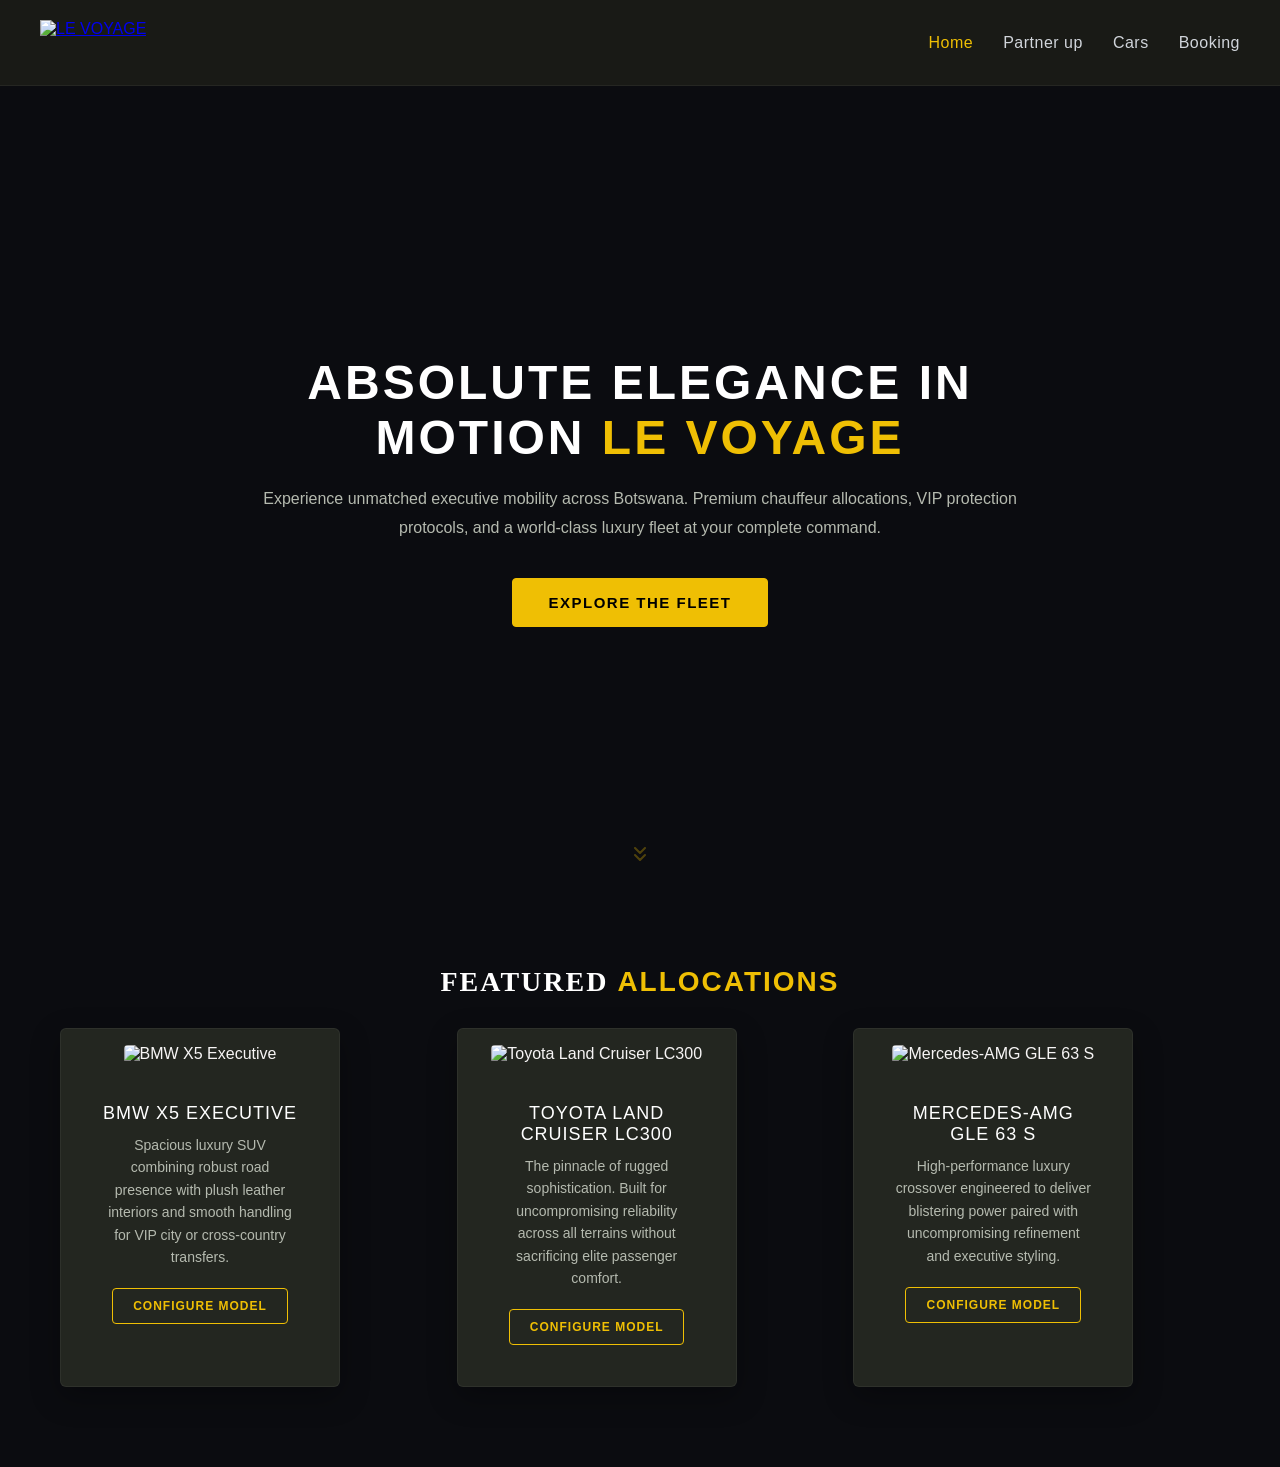
==== index.html @ 3b6629b7 "Fix HTML encoding issues in index.html" ====
<!DOCTYPE html>
<html lang="en">
<head>
    <meta charset="UTF-8">
    <meta name="viewport" content="width=device-width, initial-scale=1.0">
    <title>Le Voyage | Executive Chauffeur & Luxury Car Rentals</title>
    <link rel="stylesheet" href="style.css">
    
    <!-- AOS (Animate On Scroll) Library Stylesheet -->
    <link href="https://unpkg.com/aos@2.3.1/dist/aos.css" rel="stylesheet">

    <style>
        /* Base page theme settings */
        body {
            background-color: #0b0c10;
            color: #f7f5f5;
            font-family: 'Segoe UI', Tahoma, Geneva, Verdana, sans-serif;
            margin: 0;
            padding: 0;
            overflow-x: hidden;
        }

        /* Hero Section with Background Image */
        .hero-section {
            height: 90vh;
            background: linear-gradient(rgba(11, 12, 16, 0.75), rgba(11, 12, 16, 0.85)), url('images/hero-bg.jpg') center/cover no-repeat;
            display: flex;
            align-items: center;
            justify-content: center;
            text-align: center;
            padding: 0 20px;
            position: relative;
        }

        .hero-content {
            max-width: 800px;
        }

        .hero-content h1 {
            font-size: 48px;
            text-transform: uppercase;
            letter-spacing: 3px;
            margin-bottom: 20px;
            color: #fff;
        }

        .hero-content h1 span {
            color: #efbf04;
        }

        .hero-content p {
            font-size: 16px;
            color: #b5baaf;
            line-height: 1.8;
            margin-bottom: 35px;
        }

        .cta-btn {
            background: #efbf04;
            color: #000;
            padding: 15px 35px;
            text-decoration: none;
            text-transform: uppercase;
            letter-spacing: 1.5px;
            font-weight: bold;
            border-radius: 4px;
            transition: background 0.2s ease, transform 0.2s ease;
            display: inline-block;
        }

        .cta-btn:hover {
            background: #d4a703;
            transform: scale(1.05);
        }

        /* Scroll Indicator Styling */
        .scroll-indicator {
            position: absolute;
            bottom: 30px;
            left: 50%;
            transform: translateX(-50%);
            display: flex;
            flex-direction: column;
            align-items: center;
            color: #efbf04;
            opacity: 0.3;
            transition: opacity 0.3s ease;
            animation: floatArrow 2s infinite ease-in-out;
            pointer-events: none;
        }

        @keyframes floatArrow {
            0%, 100% { transform: translate(-50%, 0); }
            50% { transform: translate(-50%, 8px); }
        }

        /* Featured Fleet Section Grid */
        .section-title {
            text-align: center;
            margin: 70px 0 30px;
            font-size: 28px;
            text-transform: uppercase;
            letter-spacing: 2px;
            color: #fff;
        }

        .section-title span {
            color: #efbf04;
        }

        .featured-fleet-container {
            max-width: 1200px;
            margin: 0 auto 80px;
            padding: 0 20px;
            display: grid;
            grid-template-columns: repeat(3, 1fr);
            gap: 30px;
        }

        .car-card {
            background: #232620;
            border: 1px solid rgba(255, 255, 255, 0.05);
            border-radius: 6px;
            overflow: hidden;
            transition: transform 0.3s ease, border-color 0.3s ease;
        }

        .car-card:hover {
            transform: translateY(-8px);
            border-color: rgba(239, 191, 4, 0.4);
        }

        .car-card img {
            width: 100%;
            height: 200px;
            object-fit: cover;
        }

        .car-card-body {
            padding: 25px;
        }

        .car-card h3 {
            color: #fff;
            font-size: 18px;
            text-transform: uppercase;
            letter-spacing: 1px;
            margin-bottom: 10px;
        }

        .car-card p {
            color: #b5baaf;
            font-size: 14px;
            line-height: 1.6;
            margin-bottom: 20px;
        }

        .car-link-btn {
            display: inline-block;
            background: transparent;
            color: #efbf04;
            border: 1px solid #efbf04;
            padding: 10px 20px;
            text-decoration: none;
            font-size: 12px;
            text-transform: uppercase;
            letter-spacing: 1px;
            font-weight: bold;
            border-radius: 4px;
            transition: background 0.2s ease, color 0.2s ease;
        }

        .car-link-btn:hover {
            background: #efbf04;
            color: #000;
        }

        /* Mobile Adaptation */
        @media (max-width: 900px) {
            .hero-content h1 {
                font-size: 32px;
            }
            .featured-fleet-container {
                grid-template-columns: 1fr;
            }
        }
    </style>
</head>
<body>

    <!-- Main Header & Navigation -->
    <header>
        <div class="navbar">
            <div class="logo">
                <a href="index.html" style="display: block; outline: none;">
                    <img src="images/logo.png" alt="LE VOYAGE">
                </a>
            </div>
            <ul class="nav-links">
                <li><a href="index.html" style="color: #efbf04;">Home</a></li>
                <li><a href="about.html">Partner up</a></li>
                <li><a href="cars.html">Cars</a></li>
                <li><a href="booking.html">Booking</a></li>
            </ul>
        </div>
    </header>

    <!-- Hero Section with Background Image, Motion Reveal & Scroll Indicator -->
    <section class="hero-section">
        <div class="hero-content" data-aos="fade-up" data-aos-duration="1000">
            <h1>Absolute Elegance in Motion <span>Le Voyage</span></h1>
            <p>Experience unmatched executive mobility across Botswana. Premium chauffeur allocations, VIP protection protocols, and a world-class luxury fleet at your complete command.</p>
            <a href="cars.html" class="cta-btn">Explore The Fleet</a>
        </div>

        <!-- Scroll Indicator Arrow -->
        <div class="scroll-indicator" id="scrollIndicator">
            <svg width="24" height="24" viewBox="0 0 24 24" fill="none" stroke="currentColor" stroke-width="2" stroke-linecap="round" stroke-linejoin="round">
                <path d="M7 13l5 5 5-5M7 6l5 5 5-5"/>
            </svg>
        </div>
    </section>

    <!-- Featured Fleet Section -->
    <h2 class="section-title" data-aos="fade-up">Featured <span>Allocations</span></h2>
    
    <div class="featured-fleet-container">
        <!-- Car 1 -->
        <div class="car-card" data-aos="fade-up" data-aos-delay="100">
            <img src="images/bmw-x5.png" alt="BMW X5 Executive">
            <div class="car-card-body">
                <h3>BMW X5 Executive</h3>
                <p>Spacious luxury SUV combining robust road presence with plush leather interiors and smooth handling for VIP city or cross-country transfers.</p>
                <a href="cars.html" class="car-link-btn">Configure Model</a>
            </div>
        </div>

        <!-- Car 2 -->
        <div class="car-card" data-aos="fade-up" data-aos-delay="200">
            <img src="images/lc300.png" alt="Toyota Land Cruiser LC300">
            <div class="car-card-body">
                <h3>Toyota Land Cruiser LC300</h3>
                <p>The pinnacle of rugged sophistication. Built for uncompromising reliability across all terrains without sacrificing elite passenger comfort.</p>
                <a href="cars.html" class="car-link-btn">Configure Model</a>
            </div>
        </div>

        <!-- Car 3 -->
        <div class="car-card" data-aos="fade-up" data-aos-delay="300">
            <img src="images/gle63s.webp" alt="Mercedes-AMG GLE 63 S">
            <div class="car-card-body">
                <h3>Mercedes-AMG GLE 63 S</h3>
                <p>High-performance luxury crossover engineered to deliver blistering power paired with uncompromising refinement and executive styling.</p>
                <a href="cars.html" class="car-link-btn">Configure Model</a>
            </div>
        </div>
    </div>

    <!-- AOS Animation & Scroll Indicator Script -->
    <script src="https://unpkg.com/aos@2.3.1/dist/aos.js"></script>
    <script>
        AOS.init({
            duration: 800,
            once: true,
            offset: 50
        });

        // Dynamic Scroll Indicator Controller - Fades out instantly on scroll
        window.addEventListener('scroll', () => {
            const scrollIndicator = document.getElementById('scrollIndicator');
            const scrollPosition = window.scrollY;
            
            if (scrollPosition > 20) {
                scrollIndicator.style.opacity = 0;
            } else {
                scrollIndicator.style.opacity = 0.3;
            }
        });
    </script>
</body>
</html>
---- style.css ----
/* ==========================================================================
   1. RESET & CORE VARIABLES
   ========================================================================== */
* {
    margin: 0;
    padding: 0;
    box-sizing: border-box;
    font-family: 'Segoe UI', -apple-system, BlinkMacSystemFont, Roboto, sans-serif;
}

html {
    scroll-behavior: smooth; /* Enables smooth scrolling globally */
}

:root {
    /* Premium Color Palette derived from image_564e25.png */
    --bg-dark-olive: #1b1c18;      /* Deepest shadow tone */
    --bg-mid-olive: #34372f;       /* True studio floor shade */
    --bg-light-olive: #51544a;     /* Highlight wall tone */
    --accent-gold: #efbf04;        /* Primary luxury gold */
    --accent-gold-hover: #b89304;  /* Muted hover gold */
    --text-light: #f7f5f5;         /* Crisp white text */
    --text-muted: #d1d5db;         /* High-contrast grey text */
    --card-dark: #232620;          /* Subtle contrast background for cards */
}

body {
    background-color: var(--bg-dark-olive);
    color: var(--text-light);
    min-height: 100vh;
    overflow-x: hidden;
}

/* ==========================================================================
   2. NAVIGATION HEADER
   ========================================================================== */
header {
    background: rgba(27, 28, 24, 0.95);
    padding: 20px 40px;
    border-bottom: 1px solid rgba(255, 255, 255, 0.05);
    backdrop-filter: blur(10px);
    position: sticky;
    top: 0;
    z-index: 1000;
}

.navbar {
    display: flex;
    justify-content: space-between;
    align-items: center;
    position: relative;
}

.logo img {
    height: 45px;
    width: auto;
    display: block;
    transition: transform 0.2s ease;
}

.logo img:hover {
    transform: scale(1.03);
}

.nav-links {
    list-style: none;
    display: flex;
    gap: 30px;
}

.nav-links a {
    text-decoration: none;
    color: var(--text-muted);
    font-weight: 500;
    letter-spacing: 0.5px;
    transition: color 0.3s ease;
}

.nav-links a:hover {
    color: var(--accent-gold);
}

.menu-toggle {
    display: none;
    font-size: 24px;
    cursor: pointer;
    color: var(--text-light);
}

/* ==========================================================================
   3. HERO SECTION & SCROLL MOTION INDICATOR
   ========================================================================== */
.hero {
    text-align: center;
    padding: 140px 20px;
    /* Implements the clean backdrop wall from watermarked watermarks */
    background: linear-gradient(to bottom, rgba(81, 84, 74, 0.15), rgba(27, 28, 24, 0.9)), 
                url('watermarked_img_57295728633198096.png') no-repeat center center;
    background-size: cover;
    display: flex;
    flex-direction: column;
    align-items: center;
    justify-content: center;
    position: relative;
    min-height: 85vh;
}

.hero h1, .hero h2 {
    font-family: 'Didot', 'Bodoni MT', 'Cinzel', 'Times New Roman', serif;
    font-weight: 400;
    font-size: 42px;
    letter-spacing: 2px;
    margin-bottom: 24px;
    color: var(--text-light);
    text-transform: uppercase;
}

.hero h1 span {
    color: var(--accent-gold);
}

.hero p {
    font-size: 16px;
    color: var(--text-muted);
    max-width: 750px;
    line-height: 1.8;
    margin-bottom: 35px;
}

.hero button, .cta-btn {
    padding: 14px 35px;
    border: 1px solid var(--accent-gold);
    border-radius: 4px;
    background: var(--accent-gold);
    color: #111;
    cursor: pointer;
    font-size: 15px;
    font-weight: 600;
    letter-spacing: 1px;
    text-transform: uppercase;
    text-decoration: none;
    display: inline-block;
    transition: all 0.3s cubic-bezier(0.4, 0, 0.2, 1);
}

.hero button:hover, .cta-btn:hover {
    background: transparent;
    color: var(--accent-gold);
    transform: scale(1.03);
    box-shadow: 0 0 20px rgba(239, 191, 4, 0.3);
}

/* Scroll Indicator Arrow Animations */
.scroll-indicator {
    position: absolute;
    bottom: 25px;
    left: 50%;
    transform: translateX(-50%);
    display: flex;
    flex-direction: column;
    align-items: center;
    color: var(--accent-gold);
    opacity: 0.3; /* Starts dim */
    transition: opacity 0.3s ease;
    animation: floatArrow 2s infinite ease-in-out;
    pointer-events: none;
}

@keyframes floatArrow {
    0%, 100% { transform: translate(-50%, 0); }
    50% { transform: translate(-50%, 8px); }
}

/* ==========================================================================
   4. CONTENT LAYOUT & CARDS
   ========================================================================== */
.section-title {
    text-align: center;
    margin: 60px 0 30px;
    font-family: 'Didot', 'Bodoni MT', 'Cinzel', serif;
    font-size: 28px;
    letter-spacing: 1.5px;
    text-transform: uppercase;
    color: var(--text-light);
}

.cars {
    display: flex;
    justify-content: center;
    gap: 30px;
    padding: 20px 40px;
    flex-wrap: wrap;
    max-width: 1200px;
    margin: 0 auto;
}

.car-card {
    background: var(--card-dark);
    border: 1px solid rgba(255, 255, 255, 0.03);
    border-radius: 6px;
    width: 280px;
    padding: 16px;
    text-align: center;
    box-shadow: 0 10px 30px rgba(0, 0, 0, 0.3);
    transition: all 0.3s cubic-bezier(0.4, 0, 0.2, 1);
}

.car-card:hover {
    transform: translateY(-8px);
    border-color: rgba(239, 191, 4, 0.3);
    box-shadow: 0 15px 35px rgba(0, 0, 0, 0.5);
}

.car-card img {
    width: 100%;
    height: 160px;
    object-fit: cover;
    border-radius: 4px;
    margin-bottom: 15px;
}

.car-card h3 {
    font-size: 18px;
    font-weight: 500;
    margin-bottom: 8px;
    color: var(--text-light);
}

.car-card p {
    color: var(--text-muted);
    font-size: 14px;
    margin-bottom: 15px;
}

.car-card button {
    width: 100%;
    padding: 10px;
    border: 1px solid rgba(255, 255, 255, 0.1);
    border-radius: 4px;
    background: rgba(255, 255, 255, 0.05);
    color: var(--text-light);
    font-size: 13px;
    font-weight: 500;
    letter-spacing: 0.5px;
    text-transform: uppercase;
    cursor: pointer;
    transition: all 0.2s ease;
}

.car-card button:hover {
    background: var(--accent-gold);
    color: #111;
    border-color: var(--accent-gold);
}

/* ==========================================================================
   5. INTERACTIVE FORMS
   ========================================================================== */
form {
    max-width: 500px;
    margin: 80px auto;
    background: var(--card-dark);
    border: 1px solid rgba(255, 255, 255, 0.05);
    padding: 40px;
    border-radius: 8px;
    box-shadow: 0 20px 40px rgba(0,0,0,0.4);
}

form h2 {
    font-family: 'Didot', 'Bodoni MT', 'Cinzel', serif;
    letter-spacing: 1px;
    margin-bottom: 25px;
    text-align: center;
    text-transform: uppercase;
}

input, textarea, select {
    width: 100%;
    padding: 12px 16px;
    margin: 12px 0 20px;
    border-radius: 4px;
    background: rgba(0, 0, 0, 0.2);
    border: 1px solid rgba(255, 255, 255, 0.1);
    color: var(--text-light);
    font-size: 15px;
    transition: all 0.2s ease;
}

input:focus, textarea:focus, select:focus {
    outline: none;
    border-color: var(--accent-gold);
    background: rgba(0, 0, 0, 0.3);
}

form button {
    width: 100%;
    padding: 14px;
    border: none;
    border-radius: 4px;
    background: var(--accent-gold);
    color: #111;
    font-size: 15px;
    font-weight: 600;
    text-transform: uppercase;
    letter-spacing: 0.5px;
    cursor: pointer;
    transition: background 0.2s ease, transform 0.2s ease;
}

form button:hover {
    background: var(--accent-gold-hover);
    transform: scale(1.01);
}

/* ==========================================================================
   6. FOOTER SYSTEM
   ========================================================================== */
.footer {
    background: #121310; /* Extra deep tone anchor */
    color: var(--text-muted);
    margin-top: 100px;
    padding: 60px 40px 20px;
    border-top: 1px solid rgba(255, 255, 255, 0.03);
}

.footer-container {
    display: flex;
    justify-content: space-between;
    align-items: flex-start;
    flex-wrap: wrap;
    gap: 40px;
    max-width: 1200px;
    margin: 0 auto;
}

.footer-section {
    flex: 1;
    min-width: 220px;
}

.footer-section h2,
.footer-section h3 {
    color: var(--text-light);
    font-size: 16px;
    font-weight: 600;
    letter-spacing: 1px;
    text-transform: uppercase;
    margin-bottom: 20px;
}

.footer-section p {
    color: #9ca3af;
    line-height: 1.7;
    font-size: 14px;
}

.footer-section ul {
    list-style: none;
}

.footer-section ul li {
    margin-bottom: 12px;
}

.footer-section a {
    text-decoration: none;
    color: #9ca3af;
    font-size: 14px;
    transition: color 0.2s ease;
}

.footer-section a:hover {
    color: var(--accent-gold);
}

.social-links {
    display: flex;
    flex-direction: column;
    gap: 12px;
}

.footer-bottom {
    max-width: 1200px;
    margin: 40px auto 0;
    border-top: 1px solid rgba(255, 255, 255, 0.05);
    text-align: center;
    padding-top: 25px;
    color: #6b7280;
    font-size: 13px;
}

/* ==========================================================================
   7. RESPONSIVE DISPLAYS (TABLETS & SMARTPHONES)
   ========================================================================== */
@media (max-width: 768px) {
    header {
        padding: 15px 20px;
    }

    .menu-toggle {
        display: block;
    }

    .nav-links {
        display: none;
        flex-direction: column;
        position: absolute;
        right: 0;
        top: 55px;
        background: var(--card-dark);
        border: 1px solid rgba(255, 255, 255, 0.05);
        width: 200px;
        padding: 20px;
        border-radius: 6px;
        box-shadow: 0 10px 25px rgba(0,0,0,0.5);
        z-index: 100;
    }

    .nav-links.active {
        display: flex;
    }

    .nav-links li {
        margin: 8px 0;
    }

    .hero {
        padding: 80px 20px;
    }

    .hero h1 {
        font-size: 28px;
    }

    .hero h2 {
        font-size: 24px;
    }

    .section-title {
        font-size: 22px;
        margin: 40px 0 20px;
    }

    .cars {
        flex-direction: column;
        align-items: center;
        padding: 10px 20px;
    }

    .car-card {
        width: 100%;
        max-width: 340px;
    }

    form {
        width: 90%;
        padding: 25px;
        margin: 40px auto;
    }

    .footer-container {
        flex-direction: column;
        text-align: center;
        gap: 30px;
    }

    .social-links {
        align-items: center;
    }
}
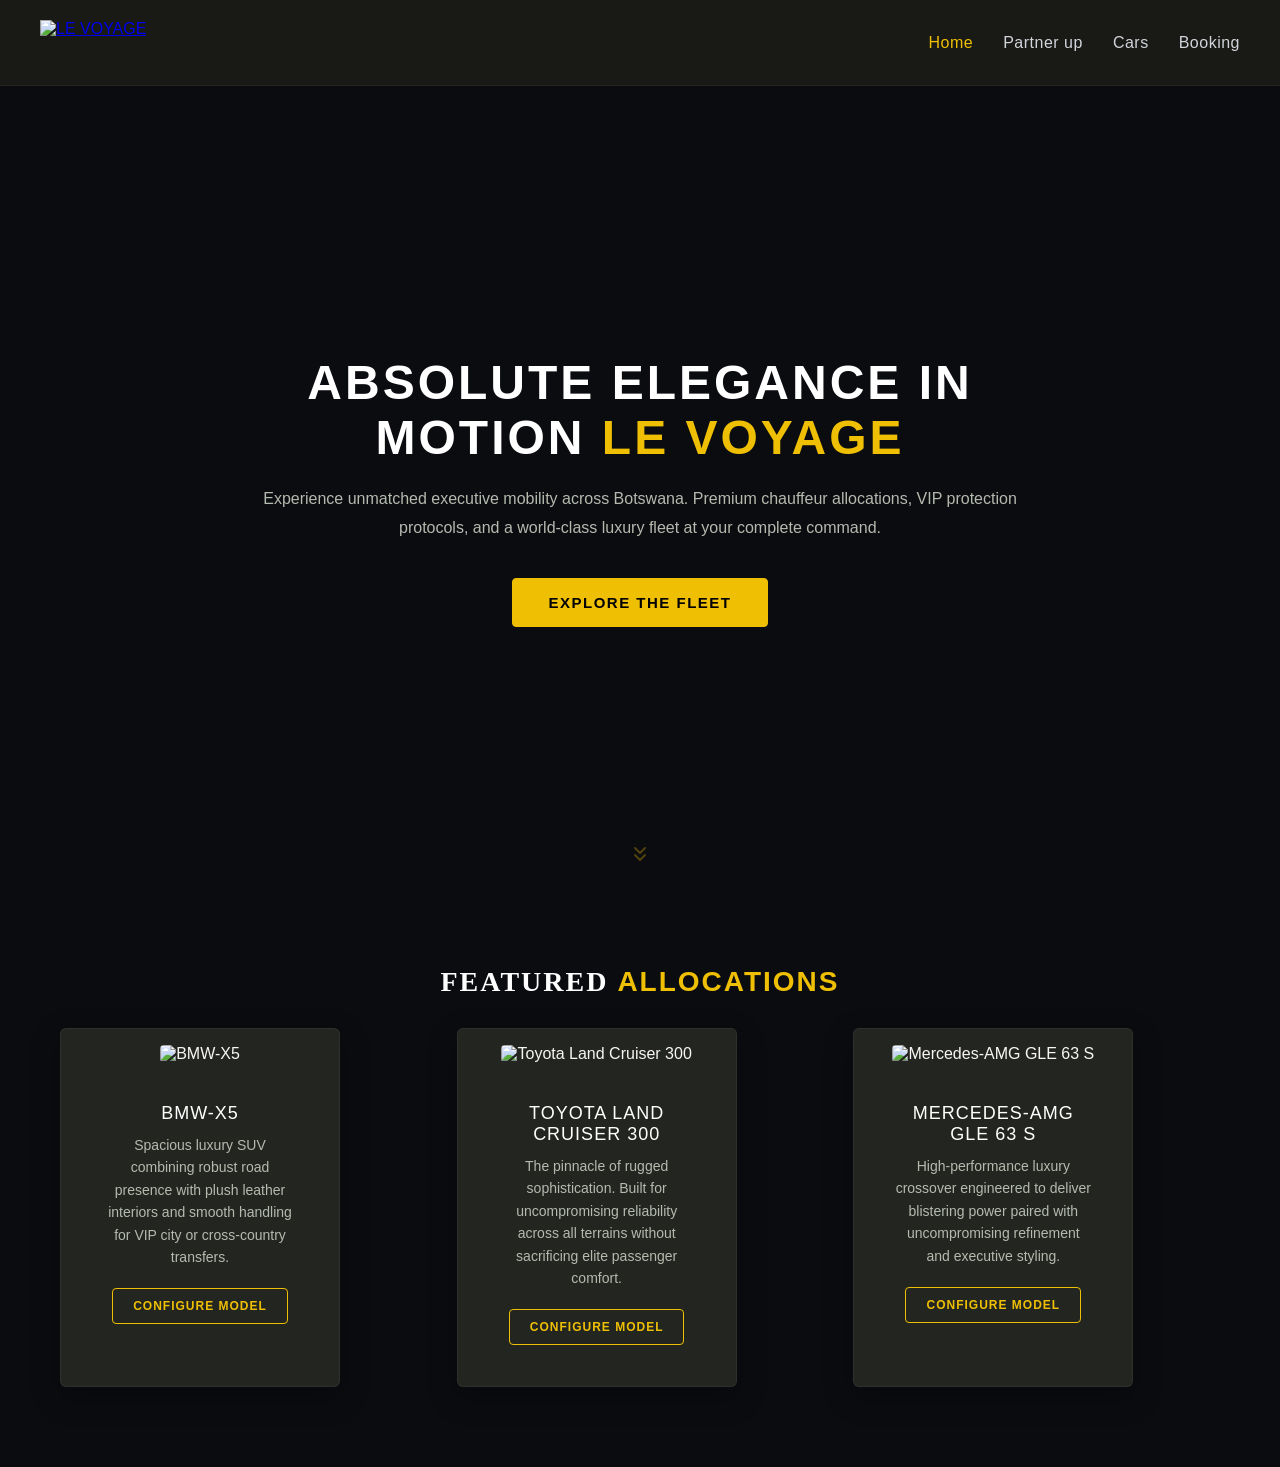
==== commit ca525015: "Update index.html" ====
--- a/index.html
+++ b/index.html
@@ -227,9 +227,9 @@
     <div class="featured-fleet-container">
         <!-- Car 1 -->
         <div class="car-card" data-aos="fade-up" data-aos-delay="100">
-            <img src="images/bmw-x5.png" alt="BMW X5 Executive">
+            <img src="images/bmw-x5.png" alt="BMW-X5">
             <div class="car-card-body">
-                <h3>BMW X5 Executive</h3>
+                <h3>BMW-X5</h3>
                 <p>Spacious luxury SUV combining robust road presence with plush leather interiors and smooth handling for VIP city or cross-country transfers.</p>
                 <a href="cars.html" class="car-link-btn">Configure Model</a>
             </div>
@@ -237,9 +237,9 @@
 
         <!-- Car 2 -->
         <div class="car-card" data-aos="fade-up" data-aos-delay="200">
-            <img src="images/lc300.png" alt="Toyota Land Cruiser LC300">
+            <img src="images/lc300.png" alt="Toyota Land Cruiser 300">
             <div class="car-card-body">
-                <h3>Toyota Land Cruiser LC300</h3>
+                <h3>Toyota Land Cruiser 300</h3>
                 <p>The pinnacle of rugged sophistication. Built for uncompromising reliability across all terrains without sacrificing elite passenger comfort.</p>
                 <a href="cars.html" class="car-link-btn">Configure Model</a>
             </div>
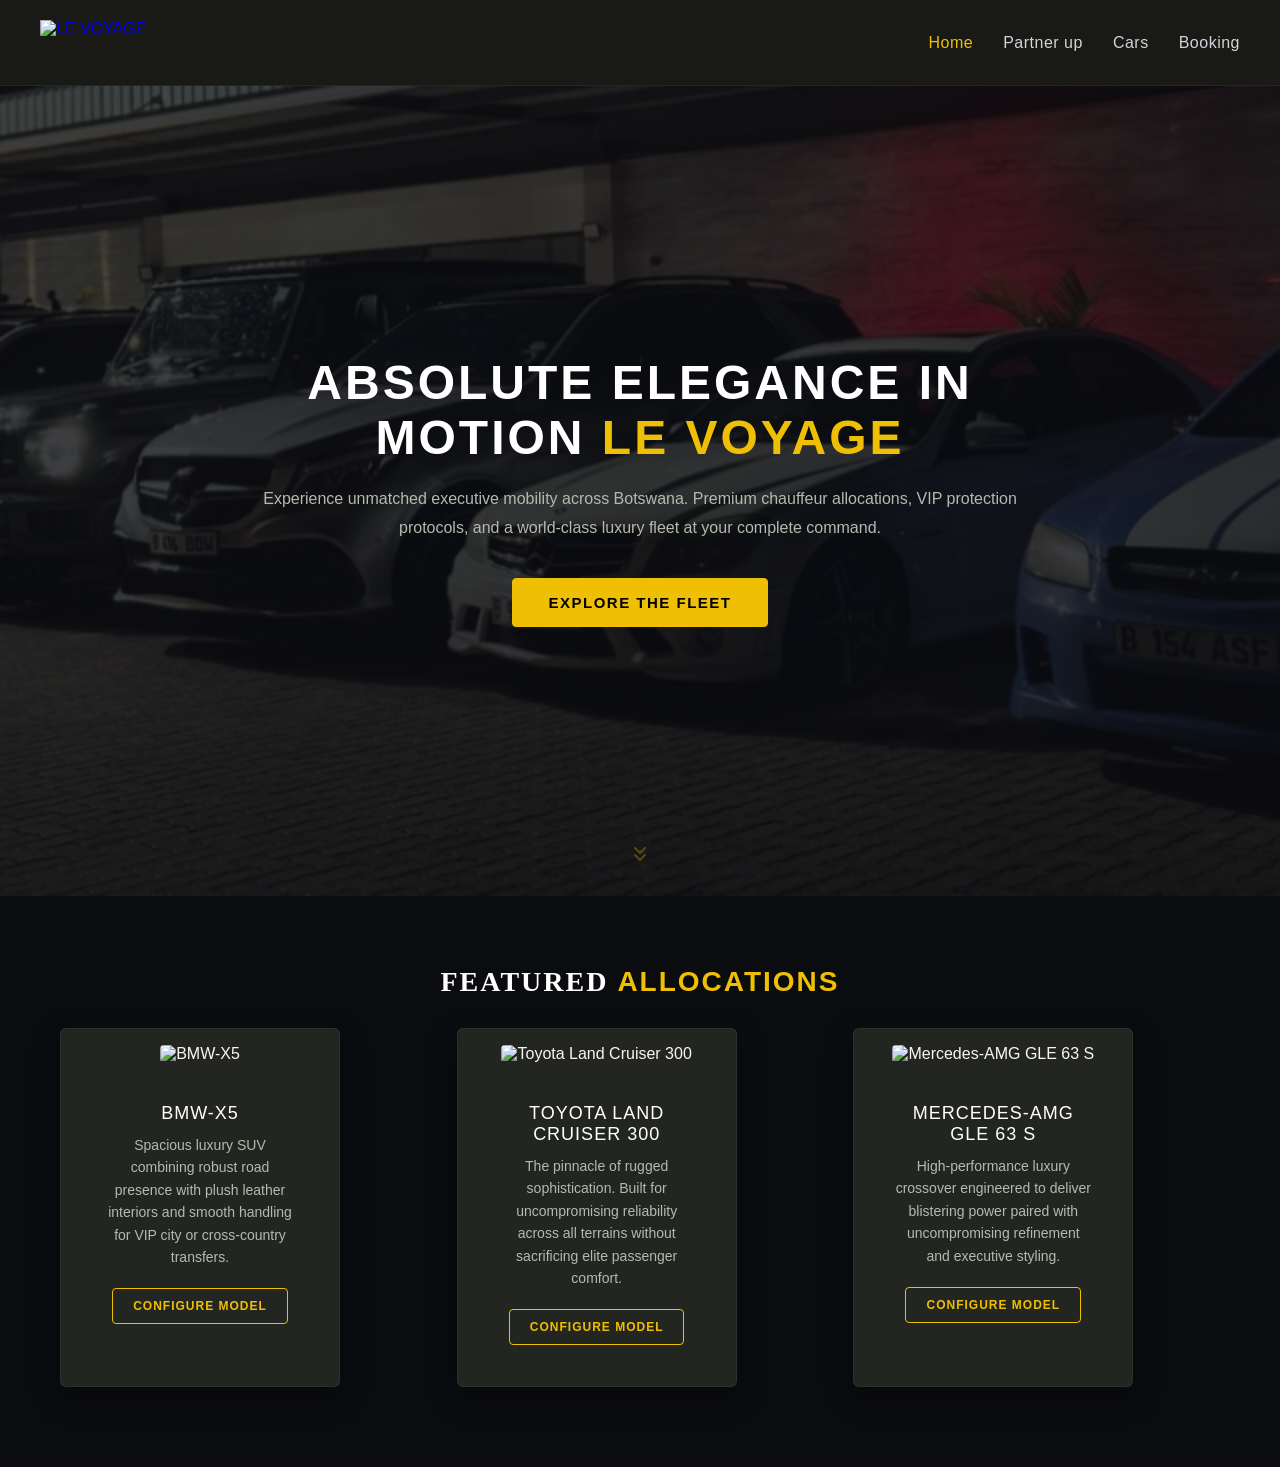
==== commit 9dc7b95d: "Change hero section background and styles Updated hero section background image and adjusted styles " ====
--- a/index.html
+++ b/index.html
@@ -23,7 +23,7 @@
         /* Hero Section with Background Image */
         .hero-section {
             height: 90vh;
-            background: linear-gradient(rgba(11, 12, 16, 0.75), rgba(11, 12, 16, 0.85)), url('images/hero-bg.jpg') center/cover no-repeat;
+            background: linear-gradient(rgba(11, 12, 16, 0.75), rgba(11, 12, 16, 0.85)), url('images/homepagebackgroundtemp.jpg') center/cover no-repeat;
             display: flex;
             align-items: center;
             justify-content: center;
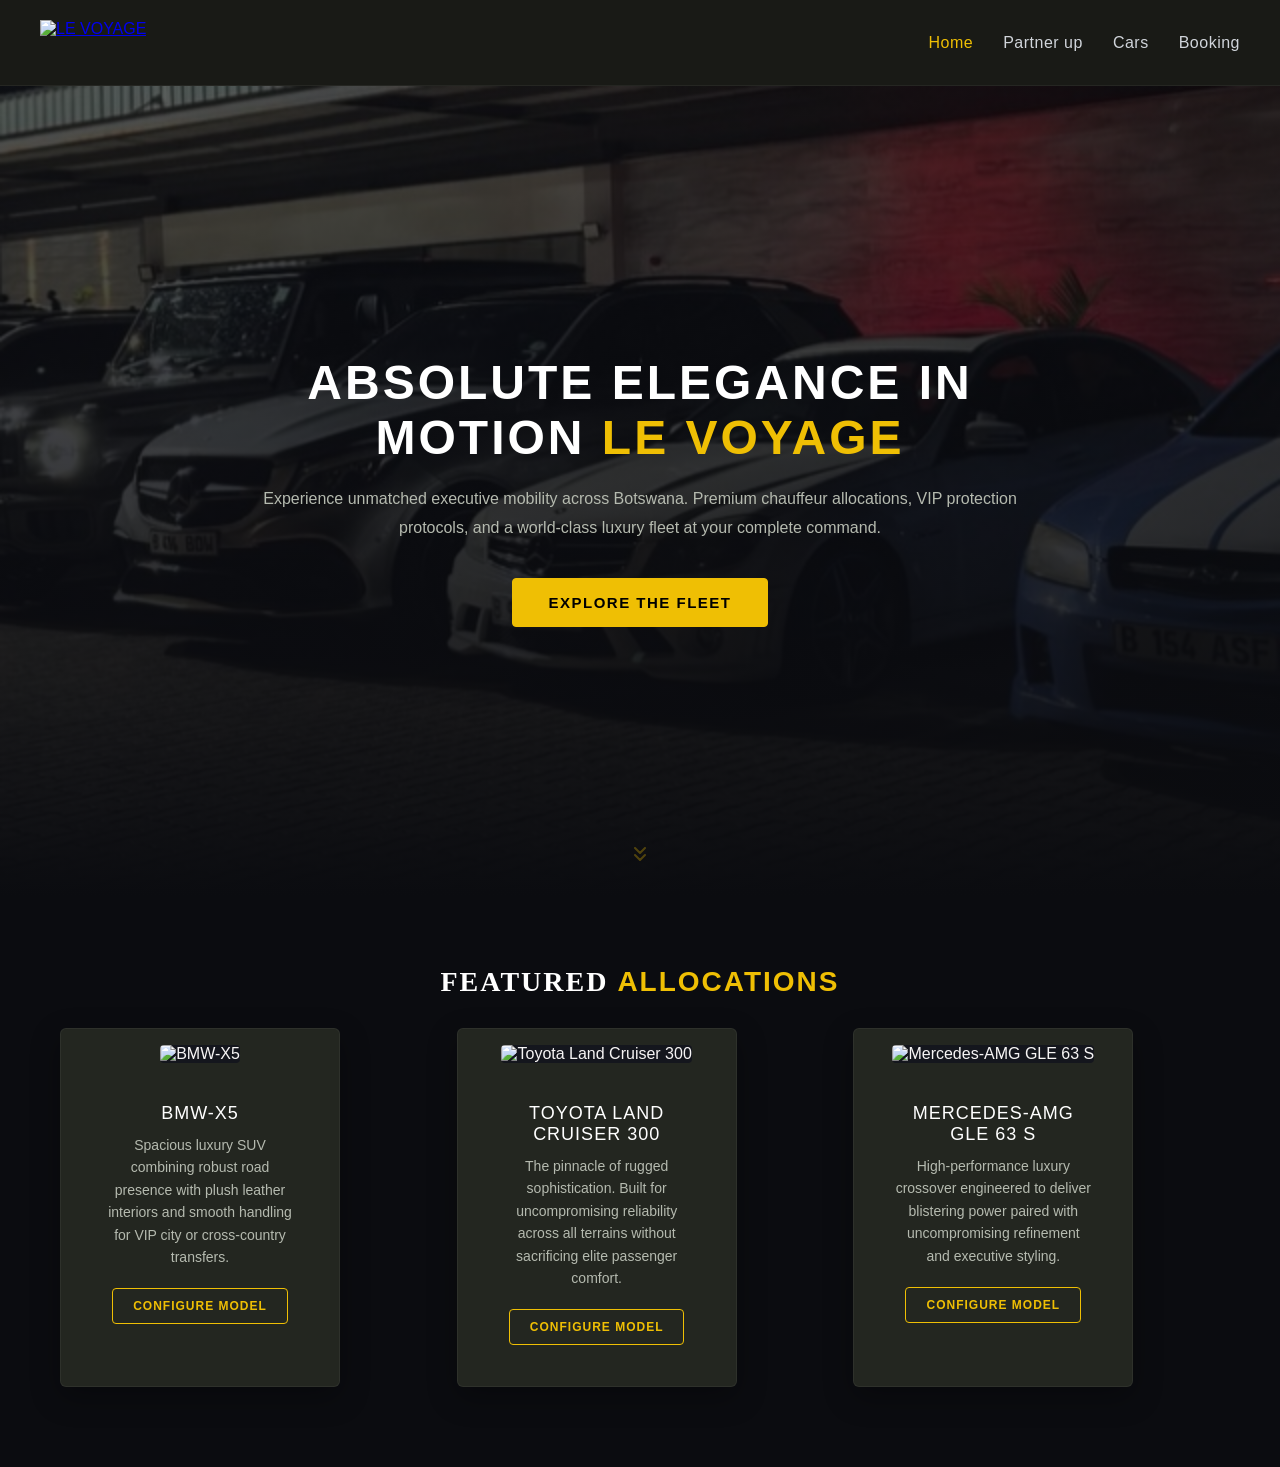
==== commit 6ab756ce: "Refactor index.html for improved styling and functionality Updated hero section background and styli" ====
--- a/index.html
+++ b/index.html
@@ -20,10 +20,10 @@
             overflow-x: hidden;
         }
 
-        /* Hero Section with Background Image */
+        /* Hero Section with Background Image & Seamless Bottom Blend */
         .hero-section {
             height: 90vh;
-            background: linear-gradient(rgba(11, 12, 16, 0.75), rgba(11, 12, 16, 0.85)), url('images/homepagebackgroundtemp.jpg') center/cover no-repeat;
+            background: linear-gradient(to bottom, rgba(11, 12, 16, 0.65), rgba(11, 12, 16, 0.95) 90%, #0b0c10), url('images/homepagebackgroundtemp.jpg') center/cover no-repeat;
             display: flex;
             align-items: center;
             justify-content: center;
@@ -134,6 +134,7 @@
             width: 100%;
             height: 200px;
             object-fit: cover;
+            background: #14161d;
         }
 
         .car-card-body {
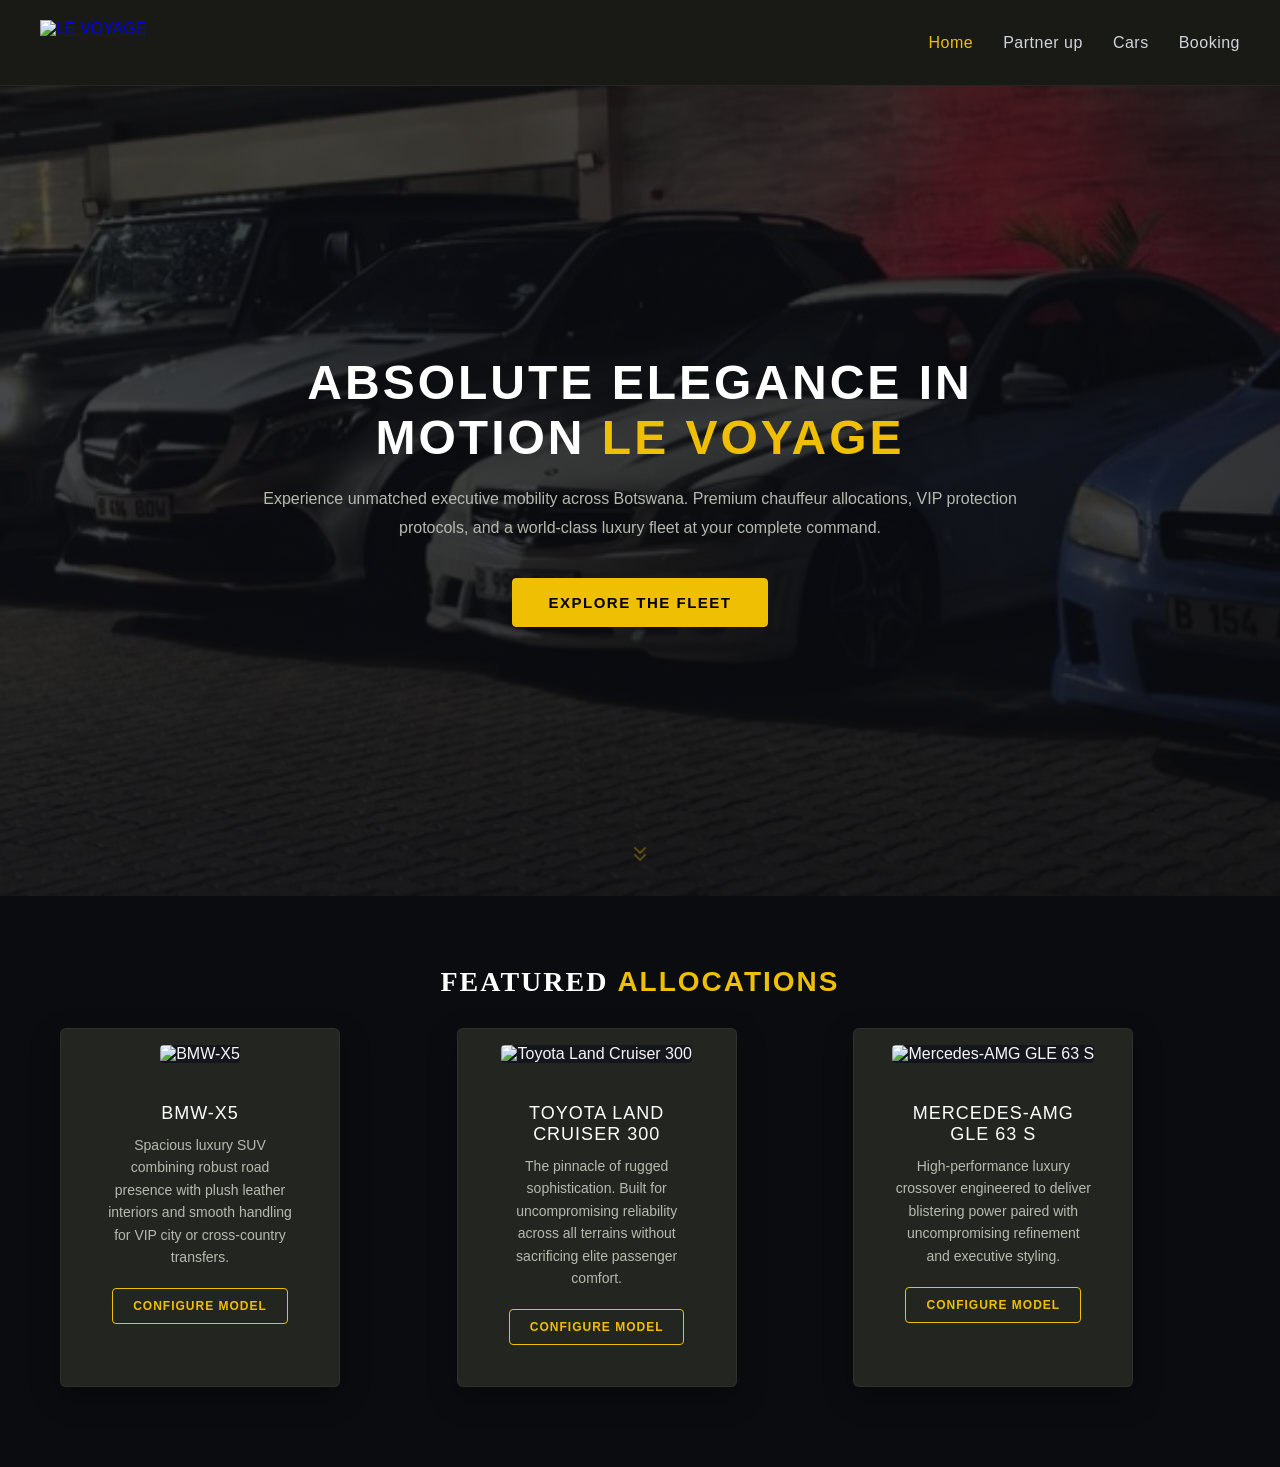
==== commit 34583e0c: "Refactor hero section and scroll indicator styles Updated hero section background to fixed position " ====
--- a/index.html
+++ b/index.html
@@ -20,10 +20,11 @@
             overflow-x: hidden;
         }
 
-        /* Hero Section with Background Image & Seamless Bottom Blend */
+        /* Hero Section with Fixed Background Image */
         .hero-section {
             height: 90vh;
-            background: linear-gradient(to bottom, rgba(11, 12, 16, 0.65), rgba(11, 12, 16, 0.95) 90%, #0b0c10), url('images/homepagebackgroundtemp.jpg') center/cover no-repeat;
+            /* background-attachment: fixed locks the image in place while scrolling */
+            background: linear-gradient(rgba(11, 12, 16, 0.7), rgba(11, 12, 16, 0.85)), url('images/homepagebackgroundtemp.jpg') center/cover no-repeat fixed;
             display: flex;
             align-items: center;
             justify-content: center;
@@ -206,7 +207,7 @@
         </div>
     </header>
 
-    <!-- Hero Section with Background Image, Motion Reveal & Scroll Indicator -->
+    <!-- Hero Section with Fixed Background Image, Motion Reveal & Scroll Indicator -->
     <section class="hero-section">
         <div class="hero-content" data-aos="fade-up" data-aos-duration="1000">
             <h1>Absolute Elegance in Motion <span>Le Voyage</span></h1>
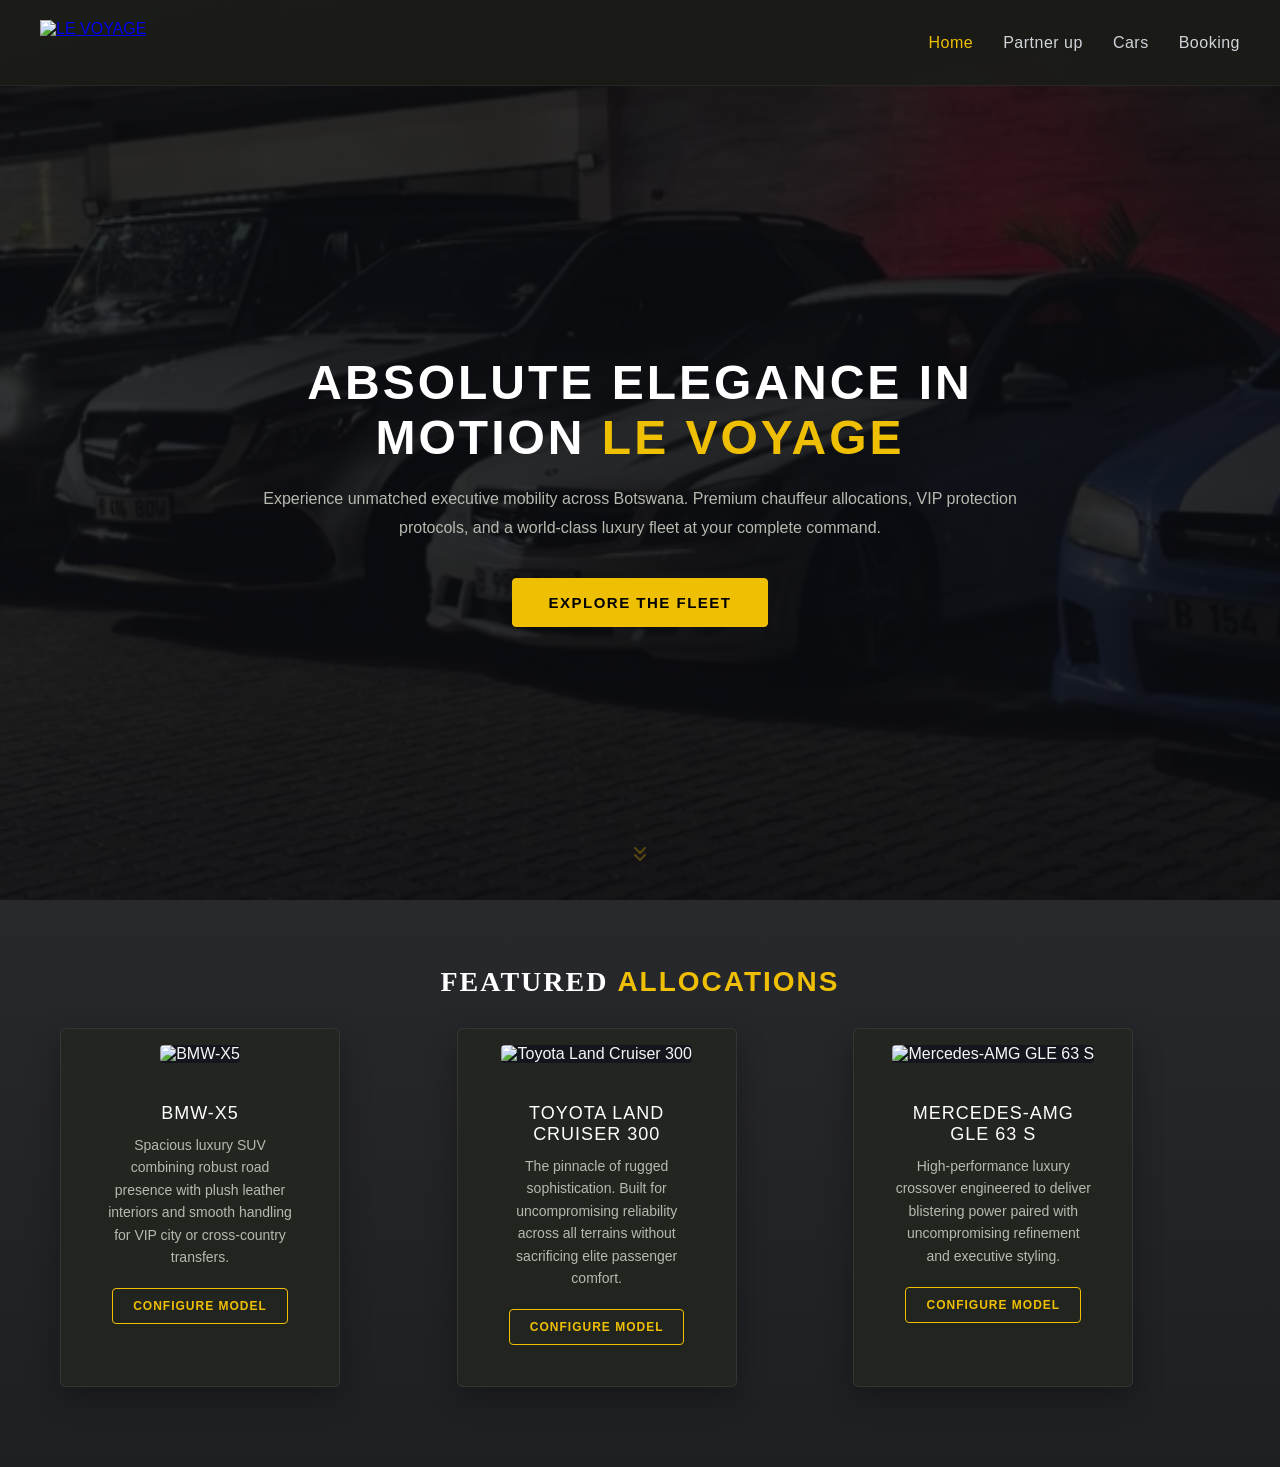
==== commit 916c518b: "Refactor index.html for improved layout and styles Updated the HTML structure and CSS styles for the" ====
--- a/index.html
+++ b/index.html
@@ -10,21 +10,20 @@
     <link href="https://unpkg.com/aos@2.3.1/dist/aos.css" rel="stylesheet">
 
     <style>
-        /* Base page theme settings */
+        /* Base page theme settings with a fixed global background image */
         body {
-            background-color: #0b0c10;
+            background: linear-gradient(rgba(11, 12, 16, 0.82), rgba(11, 12, 16, 0.92)), url('images/homepagebackgroundtemp.jpg') center/cover no-repeat fixed;
             color: #f7f5f5;
             font-family: 'Segoe UI', Tahoma, Geneva, Verdana, sans-serif;
             margin: 0;
             padding: 0;
             overflow-x: hidden;
-        }
-
-        /* Hero Section with Fixed Background Image */
+            min-height: 100vh;
+        }
+
+        /* Hero Section */
         .hero-section {
             height: 90vh;
-            /* background-attachment: fixed locks the image in place while scrolling */
-            background: linear-gradient(rgba(11, 12, 16, 0.7), rgba(11, 12, 16, 0.85)), url('images/homepagebackgroundtemp.jpg') center/cover no-repeat fixed;
             display: flex;
             align-items: center;
             justify-content: center;
@@ -119,11 +118,12 @@
         }
 
         .car-card {
-            background: #232620;
-            border: 1px solid rgba(255, 255, 255, 0.05);
+            background: rgba(35, 38, 32, 0.9); /* Slightly translucent to let the fixed background peek through stylishly */
+            border: 1px solid rgba(255, 255, 255, 0.08);
             border-radius: 6px;
             overflow: hidden;
             transition: transform 0.3s ease, border-color 0.3s ease;
+            backdrop-filter: blur(5px);
         }
 
         .car-card:hover {
@@ -207,7 +207,7 @@
         </div>
     </header>
 
-    <!-- Hero Section with Fixed Background Image, Motion Reveal & Scroll Indicator -->
+    <!-- Hero Section with Motion Reveal & Scroll Indicator -->
     <section class="hero-section">
         <div class="hero-content" data-aos="fade-up" data-aos-duration="1000">
             <h1>Absolute Elegance in Motion <span>Le Voyage</span></h1>
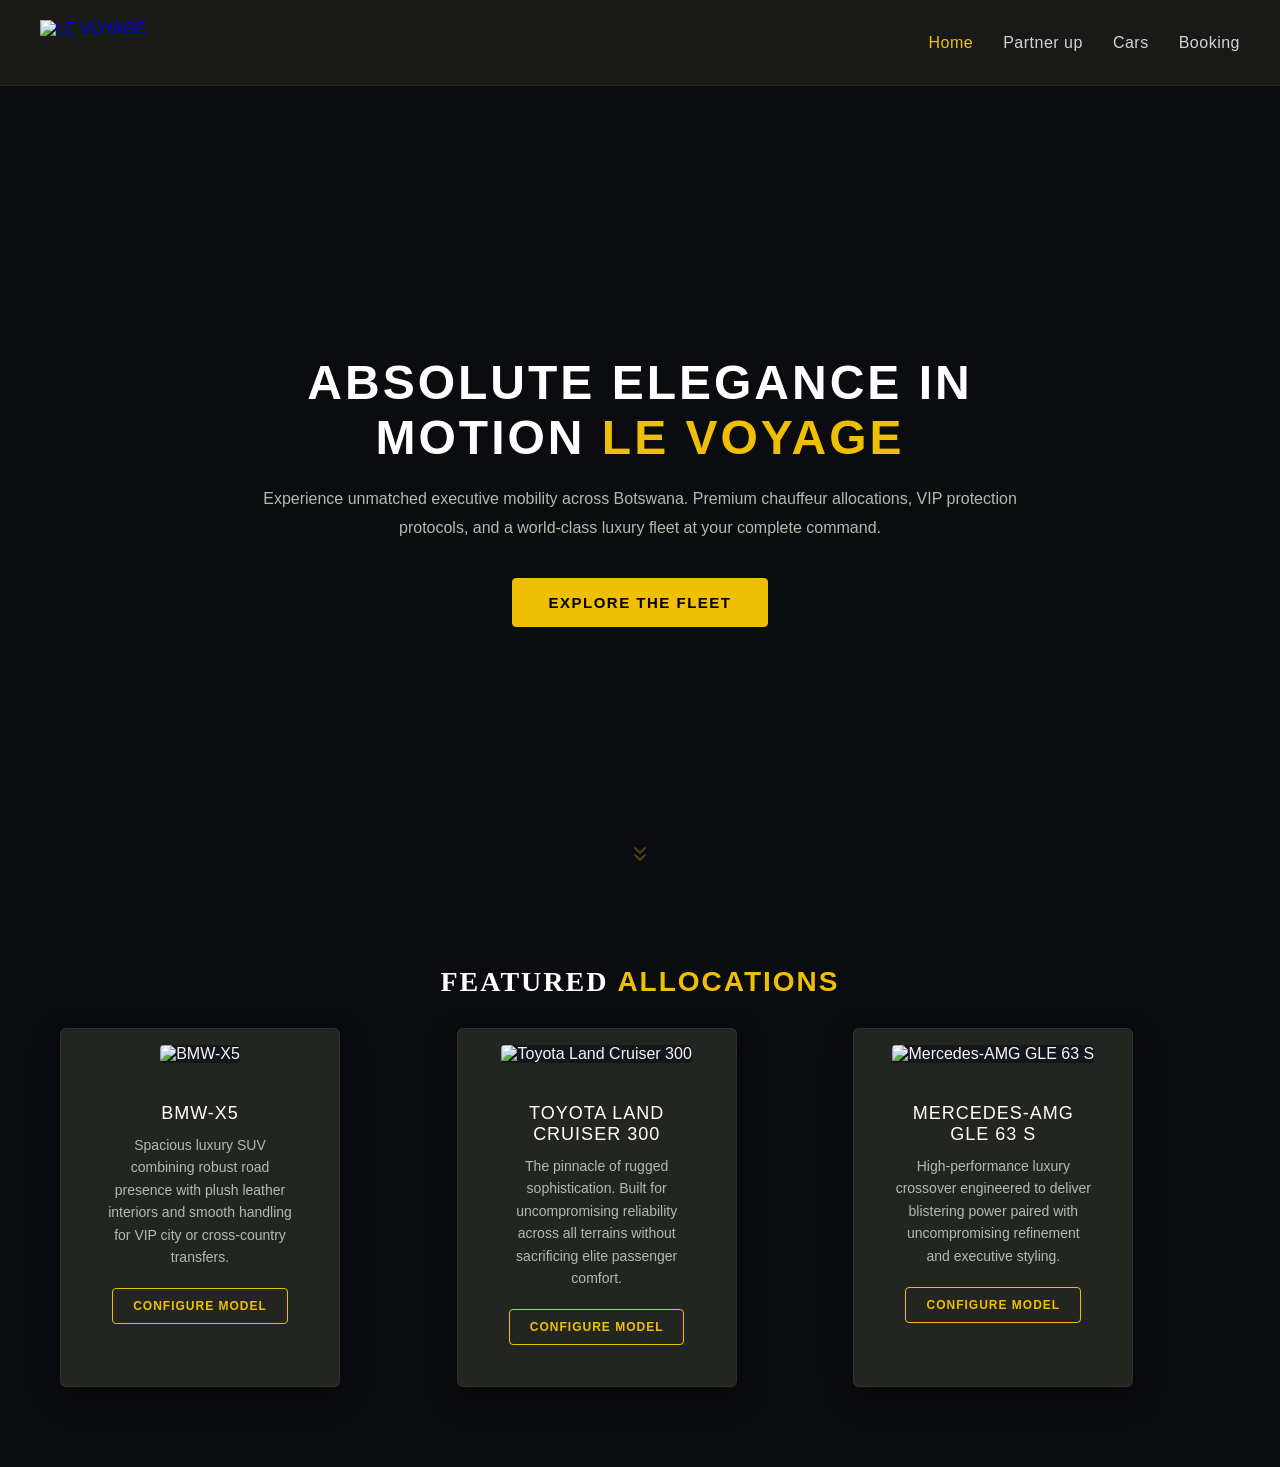
==== commit 60c817fe: "Enhance hero section with background video and overlay Updated the hero section to include a backgro" ====
--- a/index.html
+++ b/index.html
@@ -10,9 +10,9 @@
     <link href="https://unpkg.com/aos@2.3.1/dist/aos.css" rel="stylesheet">
 
     <style>
-        /* Base page theme settings with a fixed global background image */
+        /* Base page theme settings */
         body {
-            background: linear-gradient(rgba(11, 12, 16, 0.82), rgba(11, 12, 16, 0.92)), url('images/homepagebackgroundtemp.jpg') center/cover no-repeat fixed;
+            background-color: #0b0c10;
             color: #f7f5f5;
             font-family: 'Segoe UI', Tahoma, Geneva, Verdana, sans-serif;
             margin: 0;
@@ -21,7 +21,7 @@
             min-height: 100vh;
         }
 
-        /* Hero Section */
+        /* Hero Section with Background Video */
         .hero-section {
             height: 90vh;
             display: flex;
@@ -30,6 +30,38 @@
             text-align: center;
             padding: 0 20px;
             position: relative;
+            overflow: hidden;
+        }
+
+        /* Absolute positioning for the background video */
+        .hero-video {
+            position: absolute;
+            top: 50%;
+            left: 50%;
+            min-width: 100%;
+            min-height: 100%;
+            width: auto;
+            height: auto;
+            transform: translate(-50%, -50%);
+            object-fit: cover;
+            z-index: 1;
+        }
+
+        /* Dark tint overlay so your white text stands out clearly */
+        .hero-overlay {
+            position: absolute;
+            top: 0;
+            left: 0;
+            width: 100%;
+            height: 100%;
+            background: rgba(11, 12, 16, 0.75);
+            z-index: 2;
+        }
+
+        /* Ensure your content sits above the video and overlay */
+        .hero-content, .scroll-indicator {
+            position: relative;
+            z-index: 3;
         }
 
         .hero-content {
@@ -118,12 +150,11 @@
         }
 
         .car-card {
-            background: rgba(35, 38, 32, 0.9); /* Slightly translucent to let the fixed background peek through stylishly */
-            border: 1px solid rgba(255, 255, 255, 0.08);
+            background: #232620;
+            border: 1px solid rgba(255, 255, 255, 0.05);
             border-radius: 6px;
             overflow: hidden;
             transition: transform 0.3s ease, border-color 0.3s ease;
-            backdrop-filter: blur(5px);
         }
 
         .car-card:hover {
@@ -207,8 +238,17 @@
         </div>
     </header>
 
-    <!-- Hero Section with Motion Reveal & Scroll Indicator -->
+    <!-- Hero Section with Background Video, Motion Reveal & Scroll Indicator -->
     <section class="hero-section">
+        <!-- Background Video Asset -->
+        <video autoplay muted loop playsinline class="hero-video">
+            <source src="images/images/VID-20261029-WA0019.mp4" type="video/mp4">
+            Your browser does not support HTML5 video.
+        </video>
+
+        <!-- Dark Overlay -->
+        <div class="hero-overlay"></div>
+
         <div class="hero-content" data-aos="fade-up" data-aos-duration="1000">
             <h1>Absolute Elegance in Motion <span>Le Voyage</span></h1>
             <p>Experience unmatched executive mobility across Botswana. Premium chauffeur allocations, VIP protection protocols, and a world-class luxury fleet at your complete command.</p>
